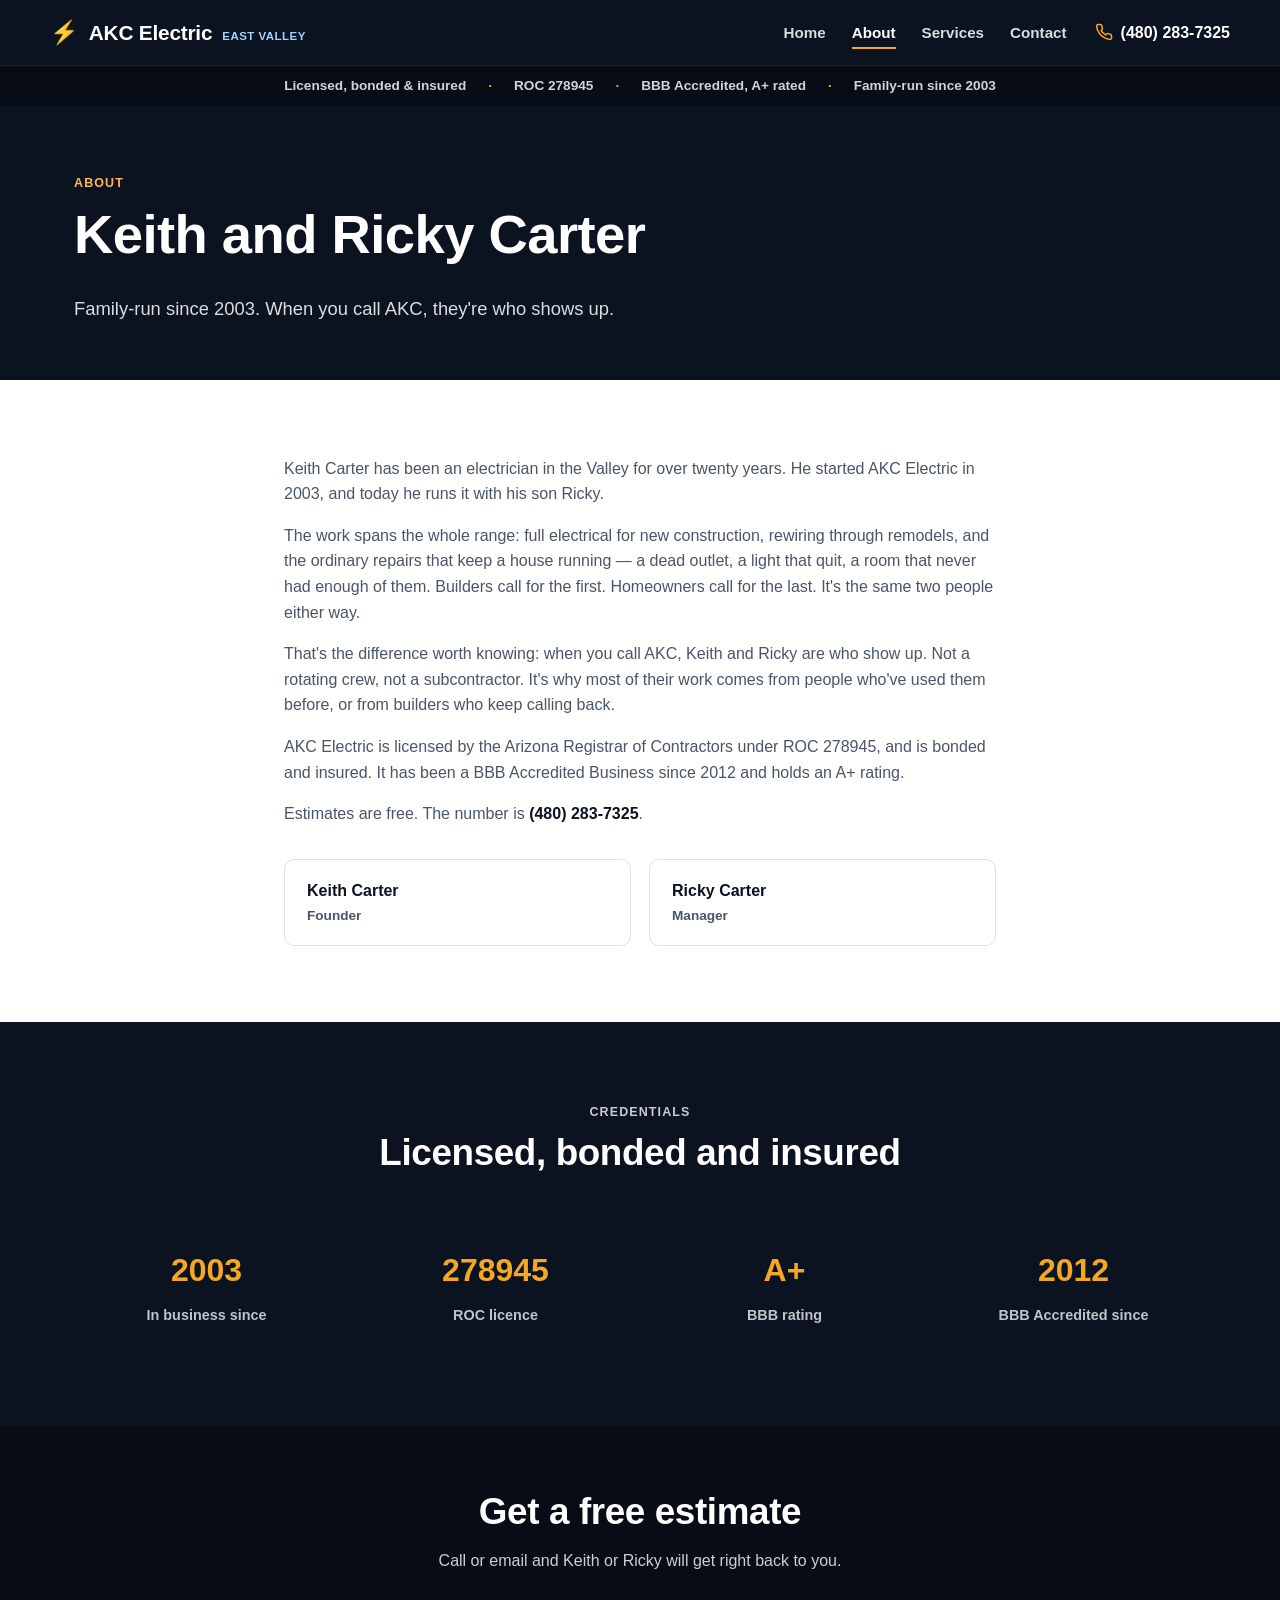
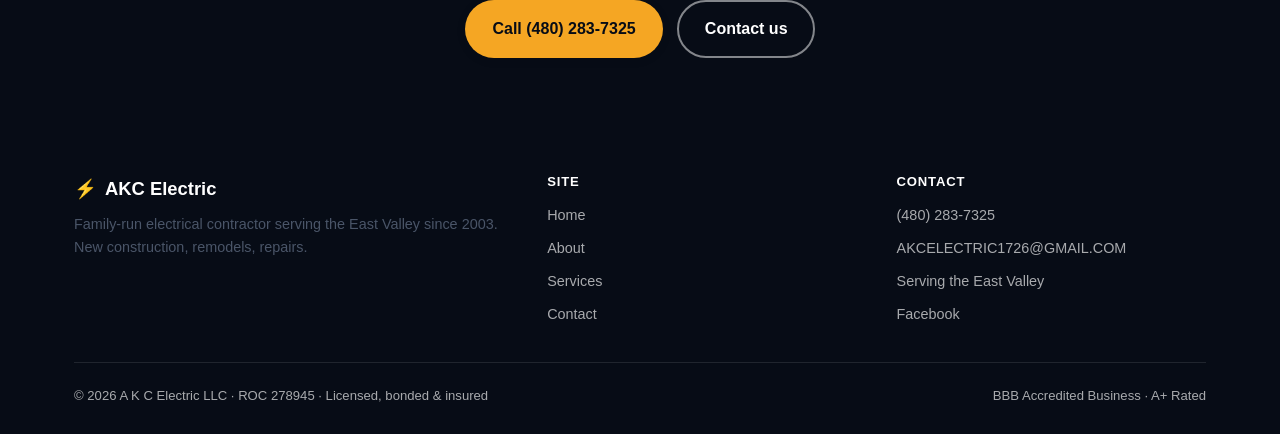
==== about.html @ 3e941f39 "Build AKC Electric marketing site Four-page static site (home, about, services, contact) built from " ====
<!DOCTYPE html>
<html lang="en">
<head>
<meta charset="UTF-8">
<meta name="viewport" content="width=device-width, initial-scale=1.0">
<title>About AKC Electric — Family-Run Since 2003 | Mesa, AZ</title>
<meta name="description" content="Keith Carter started AKC Electric in 2003. Today he runs it with his son Ricky — licensed, bonded and insured, ROC 278945, BBB Accredited and rated A+.">
<link rel="canonical" href="https://www.akcelectric.example/about.html">
<meta property="og:type" content="website">
<meta property="og:title" content="About AKC Electric">
<meta property="og:description" content="Family-run since 2003. Keith and Ricky Carter do the work themselves.">
<meta property="og:image" content="https://www.akcelectric.example/img/og-image-1200x630.jpg">
<link rel="icon" href="assets/favicon.svg" type="image/svg+xml">
<link rel="stylesheet" href="assets/css/style.css">
</head>
<body>
<a class="skip-link" href="#main">Skip to content</a>

<header class="site-header">
  <div class="container header-inner">
    <a href="index.html" class="brand"><span class="bolt">&#9889;</span>AKC Electric<span class="tag">East Valley</span></a>
    <nav class="nav" id="site-nav">
      <ul class="nav-links">
        <li><a href="index.html">Home</a></li>
        <li><a href="about.html" aria-current="page">About</a></li>
        <li><a href="services.html">Services</a></li>
        <li><a href="contact.html">Contact</a></li>
      </ul>
      <a class="header-call" href="tel:+14802837325">
        <svg width="18" height="18" viewBox="0 0 24 24" fill="none" stroke="currentColor" stroke-width="2" stroke-linecap="round" stroke-linejoin="round"><path d="M22 16.92v3a2 2 0 0 1-2.18 2 19.79 19.79 0 0 1-8.63-3.07 19.5 19.5 0 0 1-6-6 19.79 19.79 0 0 1-3.07-8.67A2 2 0 0 1 4.11 2h3a2 2 0 0 1 2 1.72c.127.96.361 1.903.7 2.81a2 2 0 0 1-.45 2.11L8.09 9.91a16 16 0 0 0 6 6l1.27-1.27a2 2 0 0 1 2.11-.45c.907.339 1.85.573 2.81.7A2 2 0 0 1 22 16.92z"/></svg>
        <span class="txt">(480) 283-7325</span>
      </a>
    </nav>
    <button class="nav-toggle" aria-label="Menu" aria-expanded="false" aria-controls="site-nav">
      <svg viewBox="0 0 24 24" fill="none" stroke="currentColor" stroke-width="2" stroke-linecap="round" stroke-linejoin="round"><line x1="3" y1="6" x2="21" y2="6"/><line x1="3" y1="12" x2="21" y2="12"/><line x1="3" y1="18" x2="21" y2="18"/></svg>
    </button>
  </div>
</header>

<div class="trust-strip">
  <div class="container">
    <span>Licensed, bonded &amp; insured</span><span class="sep">&middot;</span>
    <span>ROC 278945</span><span class="sep">&middot;</span>
    <span>BBB Accredited, A+ rated</span><span class="sep">&middot;</span>
    <span>Family-run since 2003</span>
  </div>
</div>

<main id="main">

  <section class="page-hero">
    <div class="container">
      <p class="eyebrow" style="color:#ffb84d">About</p>
      <h1>Keith and Ricky Carter</h1>
      <p class="lede">Family-run since 2003. When you call AKC, they're who shows up.</p>
    </div>
  </section>

  <section class="section section-alt">
    <div class="container" style="max-width:760px;">
      <p>Keith Carter has been an electrician in the Valley for over twenty years. He started AKC Electric in 2003, and today he runs it with his son Ricky.</p>
      <p>The work spans the whole range: full electrical for new construction, rewiring through remodels, and the ordinary repairs that keep a house running &mdash; a dead outlet, a light that quit, a room that never had enough of them. Builders call for the first. Homeowners call for the last. It's the same two people either way.</p>
      <p>That's the difference worth knowing: when you call AKC, Keith and Ricky are who show up. Not a rotating crew, not a subcontractor. It's why most of their work comes from people who've used them before, or from builders who keep calling back.</p>
      <p>AKC Electric is licensed by the Arizona Registrar of Contractors under ROC 278945, and is bonded and insured. It has been a BBB Accredited Business since 2012 and holds an A+ rating.</p>
      <p>Estimates are free. The number is <a href="tel:+14802837325" style="color:var(--navy-900); font-weight:700;">(480) 283-7325</a>.</p>

      <div class="people-strip">
        <div class="person">Keith Carter<span class="role">Founder</span></div>
        <div class="person">Ricky Carter<span class="role">Manager</span></div>
      </div>
    </div>
  </section>

  <section class="section section-navy">
    <div class="container">
      <div class="section-head">
        <p class="eyebrow">Credentials</p>
        <h2>Licensed, bonded and insured</h2>
      </div>
      <div class="credentials-grid">
        <div class="cred-item"><span class="num">2003</span><span class="label">In business since</span></div>
        <div class="cred-item"><span class="num">278945</span><span class="label">ROC licence</span></div>
        <div class="cred-item"><span class="num">A+</span><span class="label">BBB rating</span></div>
        <div class="cred-item"><span class="num">2012</span><span class="label">BBB Accredited since</span></div>
      </div>
    </div>
  </section>

  <section class="cta-band">
    <div class="container">
      <h2>Get a free estimate</h2>
      <p>Call or email and Keith or Ricky will get right back to you.</p>
      <div class="btns">
        <a class="btn btn-amber" href="tel:+14802837325">Call (480) 283-7325</a>
        <a class="btn btn-outline" href="contact.html">Contact us</a>
      </div>
    </div>
  </section>

</main>

<footer class="site-footer">
  <div class="container">
    <div class="footer-grid">
      <div class="footer-col">
        <div class="footer-brand"><span class="bolt">&#9889;</span>AKC Electric</div>
        <p>Family-run electrical contractor serving the East Valley since 2003. New construction, remodels, repairs.</p>
      </div>
      <div class="footer-col">
        <h4>Site</h4>
        <ul>
          <li><a href="index.html">Home</a></li>
          <li><a href="about.html">About</a></li>
          <li><a href="services.html">Services</a></li>
          <li><a href="contact.html">Contact</a></li>
        </ul>
      </div>
      <div class="footer-col">
        <h4>Contact</h4>
        <ul>
          <li><a href="tel:+14802837325">(480) 283-7325</a></li>
          <li><a href="mailto:AKCELECTRIC1726@GMAIL.COM">AKCELECTRIC1726@GMAIL.COM</a></li>
          <li>Serving the East Valley</li>
          <li><a href="https://www.facebook.com/profile.php?id=100054225020717" target="_blank" rel="noopener">Facebook</a></li>
        </ul>
      </div>
    </div>
    <div class="footer-bottom">
      <span>&copy; <span class="year"></span> A K C Electric LLC &middot; ROC 278945 &middot; Licensed, bonded &amp; insured</span>
      <span>BBB Accredited Business &middot; A+ Rated</span>
    </div>
  </div>
</footer>

<script src="assets/js/main.js"></script>
</body>
</html>
---- assets/css/style.css ----
/* AKC Electric — site stylesheet */

:root {
  --navy-950: #070c16;
  --navy-900: #0b1220;
  --navy-800: #121b30;
  --navy-700: #1b2a48;
  --navy-600: #2a3d63;
  --blue-glow: #9fd3ff;
  --amber-500: #f5a623;
  --amber-400: #ffb84d;
  --amber-600: #d98a10;
  --off-white: #f7f5f0;
  --white: #ffffff;
  --ink: #182231;
  --ink-soft: #4a5568;
  --line: #e4e1d8;
  --radius: 10px;
  --shadow: 0 10px 30px rgba(7, 12, 22, 0.18);
  --shadow-sm: 0 2px 10px rgba(7, 12, 22, 0.1);
  --max: 1180px;
  --font: -apple-system, BlinkMacSystemFont, "Segoe UI", Roboto, Helvetica, Arial, sans-serif;
}

* { box-sizing: border-box; }
html { scroll-behavior: smooth; }

body {
  margin: 0;
  font-family: var(--font);
  color: var(--ink);
  background: var(--off-white);
  line-height: 1.6;
  -webkit-font-smoothing: antialiased;
}

img { max-width: 100%; display: block; }

a { color: inherit; text-decoration: none; }

.container {
  max-width: var(--max);
  margin: 0 auto;
  padding: 0 24px;
}

h1, h2, h3, h4 {
  font-family: var(--font);
  line-height: 1.2;
  margin: 0 0 0.5em;
  color: var(--navy-900);
  font-weight: 800;
  letter-spacing: -0.01em;
}

h1 { font-size: clamp(2.1rem, 5vw, 3.4rem); }
h2 { font-size: clamp(1.6rem, 3.2vw, 2.3rem); }
h3 { font-size: 1.25rem; }

p { margin: 0 0 1em; color: var(--ink-soft); }
p:last-child { margin-bottom: 0; }

.eyebrow {
  display: inline-block;
  font-size: 0.78rem;
  font-weight: 700;
  letter-spacing: 0.09em;
  text-transform: uppercase;
  color: var(--amber-600);
  margin-bottom: 0.6em;
}

.lede {
  font-size: 1.15rem;
  color: var(--ink-soft);
}

/* Buttons */
.btn {
  display: inline-flex;
  align-items: center;
  gap: 0.5em;
  padding: 0.9em 1.6em;
  border-radius: 999px;
  font-weight: 700;
  font-size: 1rem;
  border: 2px solid transparent;
  cursor: pointer;
  transition: transform 0.15s ease, box-shadow 0.15s ease, background 0.15s ease, color 0.15s ease;
}
.btn:hover { transform: translateY(-1px); }

.btn-amber {
  background: var(--amber-500);
  color: var(--navy-950);
  box-shadow: var(--shadow-sm);
}
.btn-amber:hover { background: var(--amber-400); box-shadow: var(--shadow); }

.btn-outline {
  background: transparent;
  border-color: rgba(255, 255, 255, 0.5);
  color: var(--white);
}
.btn-outline:hover { border-color: var(--white); background: rgba(255, 255, 255, 0.08); }

.btn-outline-dark {
  background: transparent;
  border-color: var(--navy-700);
  color: var(--navy-900);
}
.btn-outline-dark:hover { background: var(--navy-900); color: var(--white); }

/* Header */
.site-header {
  position: sticky;
  top: 0;
  z-index: 50;
  background: var(--navy-900);
  border-bottom: 1px solid rgba(255, 255, 255, 0.08);
}

.header-inner {
  display: flex;
  align-items: center;
  justify-content: space-between;
  padding: 14px 0;
  gap: 20px;
}

.brand {
  display: flex;
  align-items: baseline;
  gap: 10px;
  color: var(--white);
  font-weight: 800;
  font-size: 1.3rem;
  letter-spacing: -0.01em;
  white-space: nowrap;
}
.brand .bolt { color: var(--amber-500); font-size: 1.1em; }
.brand .tag {
  display: none;
  font-size: 0.72rem;
  font-weight: 600;
  color: var(--blue-glow);
  letter-spacing: 0.04em;
  text-transform: uppercase;
}

.nav {
  display: flex;
  align-items: center;
  gap: 28px;
}

.nav-links {
  display: flex;
  gap: 26px;
  list-style: none;
  margin: 0;
  padding: 0;
}
.nav-links a {
  color: rgba(255, 255, 255, 0.85);
  font-weight: 600;
  font-size: 0.95rem;
  padding: 6px 0;
  border-bottom: 2px solid transparent;
  transition: border-color 0.15s ease, color 0.15s ease;
}
.nav-links a:hover,
.nav-links a[aria-current="page"] {
  color: var(--white);
  border-bottom-color: var(--amber-500);
}

.header-call {
  display: flex;
  align-items: center;
  gap: 8px;
  color: var(--white);
  font-weight: 700;
  white-space: nowrap;
}
.header-call svg { flex-shrink: 0; color: var(--amber-500); }

.nav-toggle {
  display: none;
  background: none;
  border: none;
  color: var(--white);
  padding: 8px;
  cursor: pointer;
}
.nav-toggle svg { width: 26px; height: 26px; }

/* Trust strip */
.trust-strip {
  background: var(--navy-950);
  color: rgba(255, 255, 255, 0.82);
  font-size: 0.85rem;
  font-weight: 600;
}
.trust-strip .container {
  display: flex;
  flex-wrap: wrap;
  gap: 8px 22px;
  padding: 9px 24px;
  justify-content: center;
}
.trust-strip .sep { color: var(--amber-500); }

/* Hero */
.hero {
  position: relative;
  background: var(--navy-950);
  color: var(--white);
  overflow: hidden;
}
.hero-media {
  position: absolute;
  inset: 0;
  z-index: 0;
}
.hero-media img {
  width: 100%;
  height: 100%;
  object-fit: cover;
  object-position: center;
}
.hero-media::after {
  content: "";
  position: absolute;
  inset: 0;
  background: linear-gradient(90deg, rgba(5, 9, 18, 0.55) 0%, rgba(5, 9, 18, 0.15) 45%, rgba(5, 9, 18, 0) 65%);
}
.hero-inner {
  position: relative;
  z-index: 1;
  padding: 96px 24px 110px;
  max-width: var(--max);
  margin: 0 auto;
}
.hero-content { max-width: 620px; }
.hero h1 { color: var(--white); margin-bottom: 0.4em; }
.hero .lede {
  color: rgba(255, 255, 255, 0.92);
  font-size: 1.2rem;
  max-width: 480px;
}
.hero-cta {
  margin-top: 2em;
  display: flex;
  flex-wrap: wrap;
  gap: 14px;
  align-items: center;
}
.hero-badges {
  margin-top: 2.2em;
  display: flex;
  flex-wrap: wrap;
  gap: 10px 24px;
  font-size: 0.88rem;
  font-weight: 600;
  color: rgba(255, 255, 255, 0.85);
}
.hero-badges span { display: flex; align-items: center; gap: 8px; }
.hero-badges svg { color: var(--amber-500); flex-shrink: 0; }

/* Page hero (interior pages, no photo) */
.page-hero {
  background: var(--navy-900);
  color: var(--white);
  padding: 64px 24px 56px;
  text-align: left;
}
.page-hero h1 { color: var(--white); }
.page-hero .lede { color: rgba(255, 255, 255, 0.85); max-width: 620px; }

/* Sections */
.section { padding: 76px 0; }
.section-alt { background: var(--white); }
.section-navy { background: var(--navy-900); color: var(--white); }
.section-navy h2, .section-navy h3 { color: var(--white); }
.section-navy p { color: rgba(255, 255, 255, 0.78); }
.section-head {
  max-width: 640px;
  margin: 0 auto 3em;
  text-align: center;
}
.section-head.left { margin-left: 0; text-align: left; }

/* Intro / promise block */
.intro-grid {
  display: grid;
  grid-template-columns: 1.1fr 0.9fr;
  gap: 56px;
  align-items: start;
}
.promise-card {
  background: var(--white);
  border: 1px solid var(--line);
  border-radius: var(--radius);
  padding: 32px;
  box-shadow: var(--shadow-sm);
}
.promise-card h3 { margin-bottom: 0.7em; }
.promise-list { list-style: none; margin: 0; padding: 0; display: grid; gap: 14px; }
.promise-list li {
  display: flex;
  gap: 12px;
  align-items: flex-start;
  font-weight: 600;
  color: var(--navy-900);
  font-size: 0.98rem;
}
.promise-list svg { color: var(--amber-500); flex-shrink: 0; margin-top: 2px; }

/* Services grid */
.services-grid {
  display: grid;
  grid-template-columns: repeat(3, 1fr);
  gap: 28px;
}
.service-card {
  background: var(--white);
  border-radius: var(--radius);
  overflow: hidden;
  box-shadow: var(--shadow-sm);
  border: 1px solid var(--line);
}
.service-card figure { margin: 0; }
.service-card img { aspect-ratio: 1600 / 776; object-fit: cover; }
.service-card figcaption {
  padding: 18px 20px 22px;
}
.service-card figcaption .name {
  display: block;
  font-weight: 800;
  color: var(--navy-900);
  font-size: 1.05rem;
  margin-bottom: 4px;
}
.service-card figcaption .desc { color: var(--ink-soft); font-size: 0.92rem; }

.services-more {
  margin-top: 40px;
  background: var(--white);
  border: 1px solid var(--line);
  border-radius: var(--radius);
  padding: 30px 34px;
}
.services-more h3 { margin-bottom: 1em; }
.services-more ul {
  list-style: none;
  margin: 0;
  padding: 0;
  display: grid;
  grid-template-columns: repeat(3, 1fr);
  gap: 14px;
}
.services-more li {
  display: flex;
  align-items: center;
  gap: 10px;
  font-weight: 600;
  color: var(--navy-900);
}
.services-more svg { color: var(--amber-500); flex-shrink: 0; }

/* Trust / credentials band */
.credentials-grid {
  display: grid;
  grid-template-columns: repeat(4, 1fr);
  gap: 24px;
}
.cred-item {
  text-align: center;
  padding: 22px 16px;
}
.cred-item .num {
  font-size: 2rem;
  font-weight: 800;
  color: var(--amber-500);
  display: block;
  margin-bottom: 6px;
}
.cred-item .label {
  font-size: 0.9rem;
  font-weight: 600;
  color: rgba(255, 255, 255, 0.75);
}

/* Reviews / links out */
.reviews-grid {
  display: grid;
  grid-template-columns: repeat(3, 1fr);
  gap: 20px;
}
.review-link {
  display: flex;
  align-items: center;
  justify-content: space-between;
  gap: 12px;
  background: var(--white);
  border: 1px solid var(--line);
  border-radius: var(--radius);
  padding: 22px 24px;
  font-weight: 700;
  color: var(--navy-900);
  transition: box-shadow 0.15s ease, transform 0.15s ease;
}
.review-link:hover { box-shadow: var(--shadow); transform: translateY(-2px); }
.review-link .platform { font-size: 1.02rem; }
.review-link .rating { color: var(--amber-600); font-size: 0.88rem; font-weight: 700; display: block; margin-top: 2px; }
.review-link svg { color: var(--ink-soft); flex-shrink: 0; }

/* About page */
.people-strip {
  display: flex;
  gap: 18px;
  flex-wrap: wrap;
  margin-top: 2em;
}
.people-strip .person {
  background: var(--white);
  border: 1px solid var(--line);
  border-radius: var(--radius);
  padding: 18px 22px;
  font-weight: 700;
  color: var(--navy-900);
  flex: 1;
  min-width: 220px;
}
.people-strip .person .role {
  display: block;
  font-weight: 600;
  color: var(--ink-soft);
  font-size: 0.85rem;
  margin-top: 2px;
}

/* CTA band */
.cta-band {
  background: var(--navy-950);
  color: var(--white);
  padding: 64px 24px;
  text-align: center;
}
.cta-band h2 { color: var(--white); margin-bottom: 0.4em; }
.cta-band p { color: rgba(255, 255, 255, 0.8); max-width: 520px; margin: 0 auto 1.6em; }
.cta-band .btns { display: flex; gap: 14px; justify-content: center; flex-wrap: wrap; }

/* Contact page */
.contact-grid {
  display: grid;
  grid-template-columns: 1fr 1fr;
  gap: 48px;
}
.contact-card {
  background: var(--white);
  border: 1px solid var(--line);
  border-radius: var(--radius);
  padding: 34px;
  box-shadow: var(--shadow-sm);
}
.contact-row {
  display: flex;
  align-items: flex-start;
  gap: 14px;
  padding: 16px 0;
  border-bottom: 1px solid var(--line);
}
.contact-row:last-child { border-bottom: none; }
.contact-row svg { color: var(--amber-500); flex-shrink: 0; margin-top: 3px; }
.contact-row .label { font-size: 0.8rem; font-weight: 700; text-transform: uppercase; letter-spacing: 0.05em; color: var(--ink-soft); margin-bottom: 2px; }
.contact-row .value { font-weight: 700; color: var(--navy-900); font-size: 1.05rem; }
.contact-row .value a:hover { color: var(--amber-600); }

.area-note {
  background: var(--navy-900);
  color: var(--white);
  border-radius: var(--radius);
  padding: 30px 34px;
}
.area-note h3 { color: var(--white); }
.area-note p { color: rgba(255, 255, 255, 0.78); }

/* Footer */
.site-footer {
  background: var(--navy-950);
  color: rgba(255, 255, 255, 0.65);
  padding: 52px 0 28px;
  font-size: 0.9rem;
}
.footer-grid {
  display: grid;
  grid-template-columns: 1.4fr 1fr 1fr;
  gap: 40px;
  padding-bottom: 36px;
  border-bottom: 1px solid rgba(255, 255, 255, 0.1);
}
.footer-brand { color: var(--white); font-weight: 800; font-size: 1.15rem; margin-bottom: 10px; display: flex; align-items: baseline; gap: 8px; }
.footer-brand .bolt { color: var(--amber-500); }
.footer-col h4 {
  color: var(--white);
  font-size: 0.82rem;
  text-transform: uppercase;
  letter-spacing: 0.06em;
  margin-bottom: 14px;
}
.footer-col ul { list-style: none; margin: 0; padding: 0; display: grid; gap: 10px; }
.footer-col a:hover { color: var(--white); }
.footer-bottom {
  display: flex;
  flex-wrap: wrap;
  justify-content: space-between;
  gap: 10px;
  padding-top: 22px;
  font-size: 0.82rem;
}

/* Skip link */
.skip-link {
  position: absolute;
  left: -999px;
  top: 0;
  background: var(--amber-500);
  color: var(--navy-950);
  padding: 10px 16px;
  z-index: 100;
  font-weight: 700;
  border-radius: 0 0 6px 0;
}
.skip-link:focus { left: 0; }

/* Responsive */
@media (min-width: 780px) {
  .brand .tag { display: block; }
}

@media (max-width: 900px) {
  .nav { display: none; }
  .nav-toggle { display: inline-flex; }
  .header-call span.txt { display: none; }

  body.nav-open .nav {
    display: flex;
    position: absolute;
    top: 100%;
    left: 0;
    right: 0;
    background: var(--navy-900);
    flex-direction: column;
    align-items: stretch;
    padding: 10px 24px 24px;
    border-top: 1px solid rgba(255, 255, 255, 0.08);
    gap: 16px;
  }
  body.nav-open .nav-links { flex-direction: column; gap: 4px; }
  body.nav-open .nav-links a { display: block; padding: 12px 0; }
  body.nav-open .header-call { display: flex; padding-top: 14px; border-top: 1px solid rgba(255, 255, 255, 0.1); }
  body.nav-open .header-call span.txt { display: inline; }

  .intro-grid { grid-template-columns: 1fr; gap: 32px; }
  .services-grid { grid-template-columns: 1fr; }
  .services-more ul { grid-template-columns: 1fr; }
  .credentials-grid { grid-template-columns: repeat(2, 1fr); }
  .reviews-grid { grid-template-columns: 1fr; }
  .contact-grid { grid-template-columns: 1fr; }
  .footer-grid { grid-template-columns: 1fr; gap: 28px; }
  .hero-inner { padding: 64px 20px 80px; }
}

@media (max-width: 480px) {
  .credentials-grid { grid-template-columns: 1fr 1fr; }
  .section { padding: 56px 0; }
}
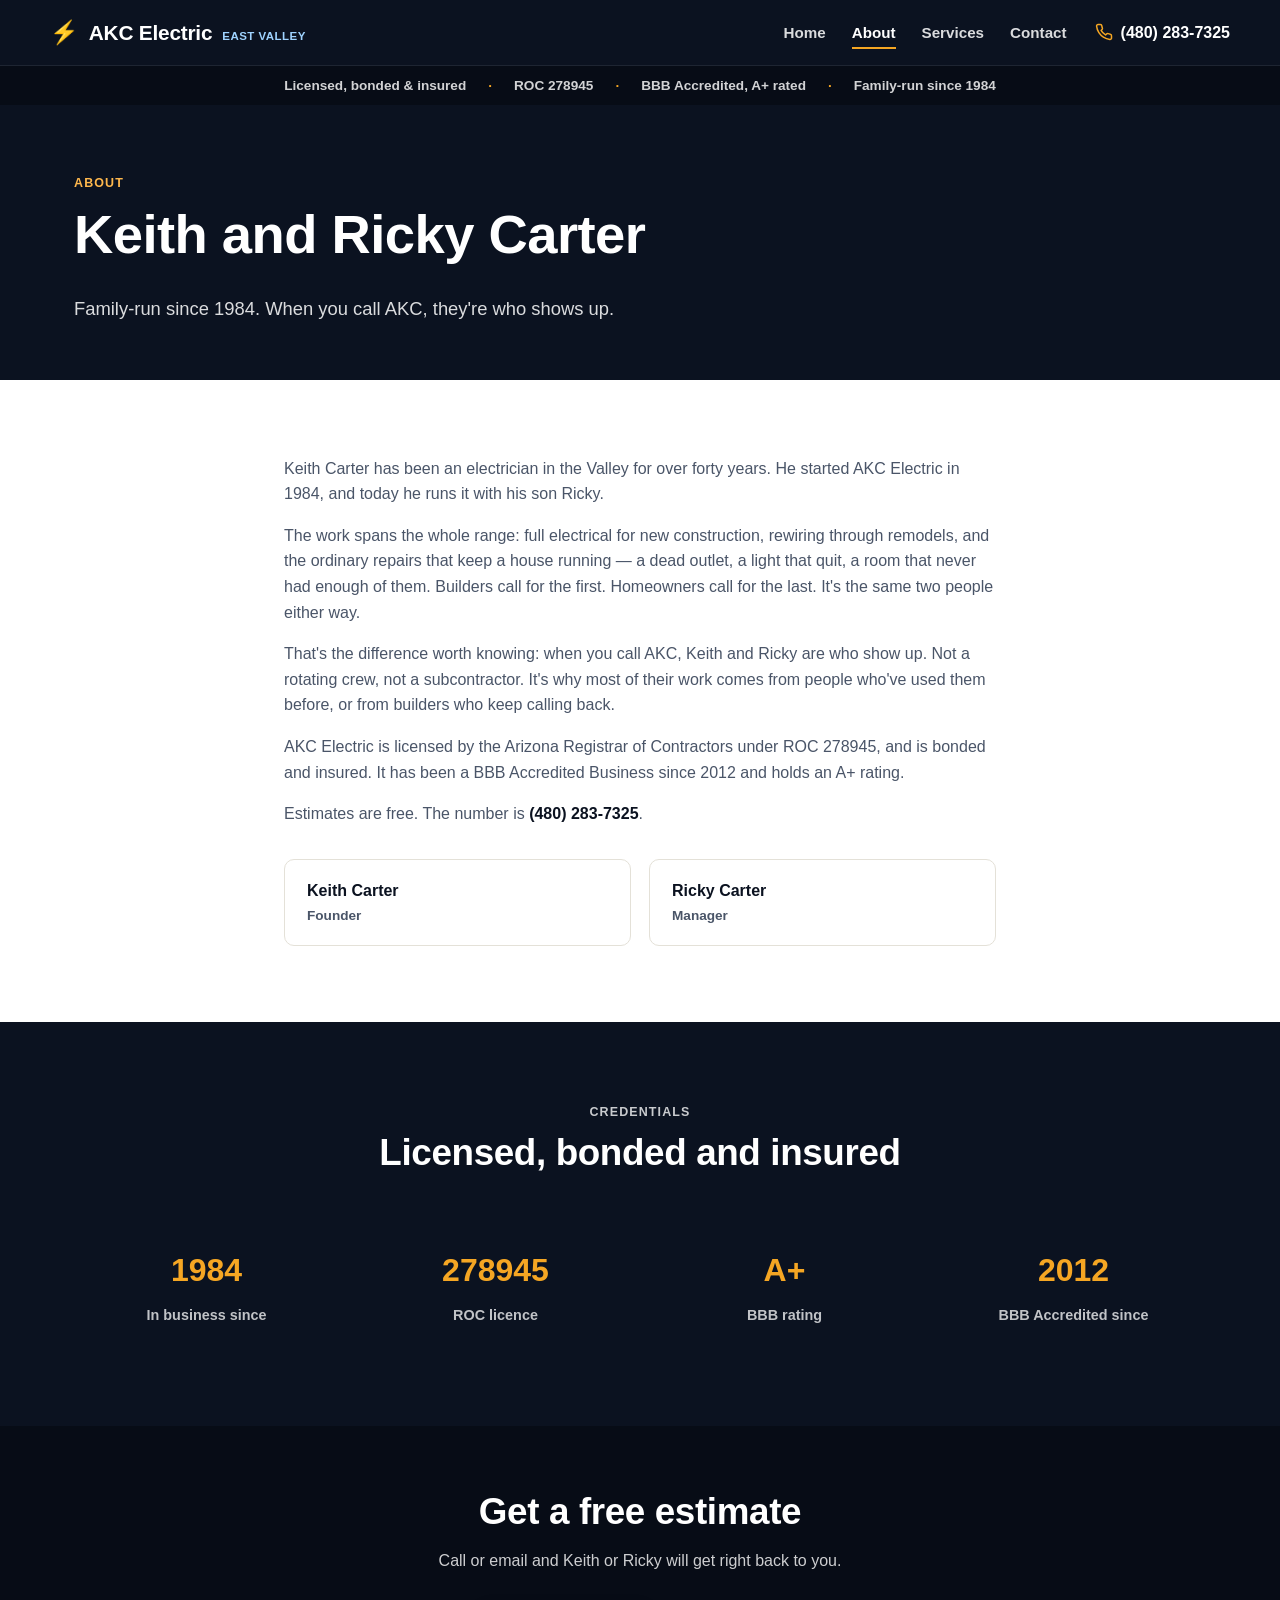
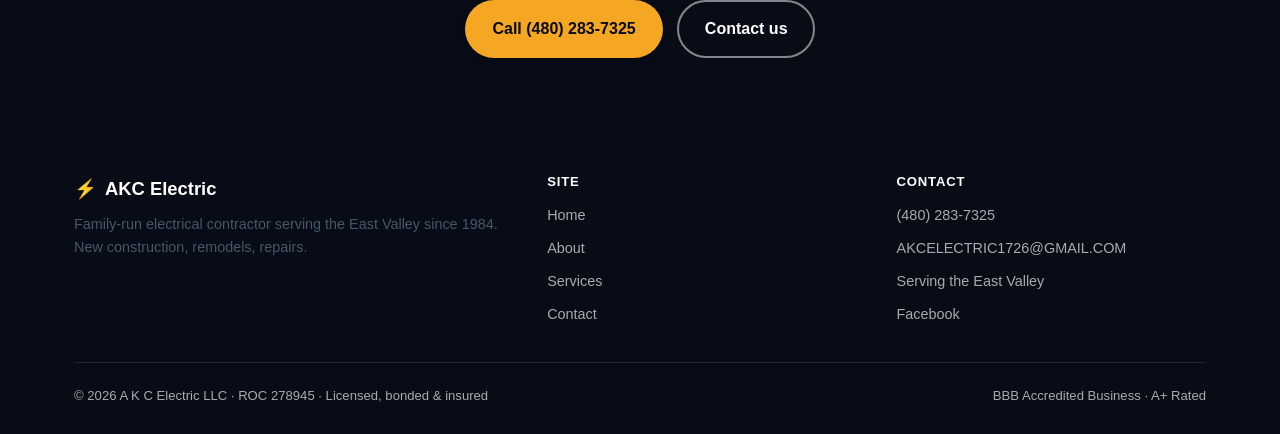
==== commit 9673ff02: "Update founding year, trim hero/intro credential copy, swap service photos Owner corrected the found" ====
--- a/about.html
+++ b/about.html
@@ -3,13 +3,13 @@
 <head>
 <meta charset="UTF-8">
 <meta name="viewport" content="width=device-width, initial-scale=1.0">
-<title>About AKC Electric — Family-Run Since 2003 | Mesa, AZ</title>
-<meta name="description" content="Keith Carter started AKC Electric in 2003. Today he runs it with his son Ricky — licensed, bonded and insured, ROC 278945, BBB Accredited and rated A+.">
-<link rel="canonical" href="https://www.akcelectric.example/about.html">
+<title>About AKC Electric — Family-Run Since 1984 | Mesa, AZ</title>
+<meta name="description" content="Keith Carter started AKC Electric in 1984. Today he runs it with his son Ricky — licensed, bonded and insured, ROC 278945, BBB Accredited and rated A+.">
+<link rel="canonical" href="https://lancewagner123.github.io/akc-electric-llc/about.html">
 <meta property="og:type" content="website">
 <meta property="og:title" content="About AKC Electric">
-<meta property="og:description" content="Family-run since 2003. Keith and Ricky Carter do the work themselves.">
-<meta property="og:image" content="https://www.akcelectric.example/img/og-image-1200x630.jpg">
+<meta property="og:description" content="Family-run since 1984. Keith and Ricky Carter do the work themselves.">
+<meta property="og:image" content="https://lancewagner123.github.io/akc-electric-llc/img/og-image-1200x630.jpg">
 <link rel="icon" href="assets/favicon.svg" type="image/svg+xml">
 <link rel="stylesheet" href="assets/css/style.css">
 </head>
@@ -42,7 +42,7 @@
     <span>Licensed, bonded &amp; insured</span><span class="sep">&middot;</span>
     <span>ROC 278945</span><span class="sep">&middot;</span>
     <span>BBB Accredited, A+ rated</span><span class="sep">&middot;</span>
-    <span>Family-run since 2003</span>
+    <span>Family-run since 1984</span>
   </div>
 </div>
 
@@ -52,13 +52,13 @@
     <div class="container">
       <p class="eyebrow" style="color:#ffb84d">About</p>
       <h1>Keith and Ricky Carter</h1>
-      <p class="lede">Family-run since 2003. When you call AKC, they're who shows up.</p>
+      <p class="lede">Family-run since 1984. When you call AKC, they're who shows up.</p>
     </div>
   </section>
 
   <section class="section section-alt">
     <div class="container" style="max-width:760px;">
-      <p>Keith Carter has been an electrician in the Valley for over twenty years. He started AKC Electric in 2003, and today he runs it with his son Ricky.</p>
+      <p>Keith Carter has been an electrician in the Valley for over forty years. He started AKC Electric in 1984, and today he runs it with his son Ricky.</p>
       <p>The work spans the whole range: full electrical for new construction, rewiring through remodels, and the ordinary repairs that keep a house running &mdash; a dead outlet, a light that quit, a room that never had enough of them. Builders call for the first. Homeowners call for the last. It's the same two people either way.</p>
       <p>That's the difference worth knowing: when you call AKC, Keith and Ricky are who show up. Not a rotating crew, not a subcontractor. It's why most of their work comes from people who've used them before, or from builders who keep calling back.</p>
       <p>AKC Electric is licensed by the Arizona Registrar of Contractors under ROC 278945, and is bonded and insured. It has been a BBB Accredited Business since 2012 and holds an A+ rating.</p>
@@ -78,7 +78,7 @@
         <h2>Licensed, bonded and insured</h2>
       </div>
       <div class="credentials-grid">
-        <div class="cred-item"><span class="num">2003</span><span class="label">In business since</span></div>
+        <div class="cred-item"><span class="num">1984</span><span class="label">In business since</span></div>
         <div class="cred-item"><span class="num">278945</span><span class="label">ROC licence</span></div>
         <div class="cred-item"><span class="num">A+</span><span class="label">BBB rating</span></div>
         <div class="cred-item"><span class="num">2012</span><span class="label">BBB Accredited since</span></div>
@@ -104,7 +104,7 @@
     <div class="footer-grid">
       <div class="footer-col">
         <div class="footer-brand"><span class="bolt">&#9889;</span>AKC Electric</div>
-        <p>Family-run electrical contractor serving the East Valley since 2003. New construction, remodels, repairs.</p>
+        <p>Family-run electrical contractor serving the East Valley since 1984. New construction, remodels, repairs.</p>
       </div>
       <div class="footer-col">
         <h4>Site</h4>
--- a/assets/css/style.css
+++ b/assets/css/style.css
@@ -34,7 +34,10 @@
   -webkit-font-smoothing: antialiased;
 }
 
-img { max-width: 100%; display: block; }
+/* height: auto pairs with max-width: 100% so scaled-down images keep their
+   ratio — without it, the HTML height attribute wins as a literal pixel
+   value once width is constrained, producing a tall, mostly-cropped box. */
+img { max-width: 100%; height: auto; display: block; }
 
 a { color: inherit; text-decoration: none; }
 
@@ -242,6 +245,24 @@
   max-width: var(--max);
   margin: 0 auto;
 }
+
+/* Desktop: set the hero's height from the photo's own aspect ratio (1700x924,
+   i.e. 54.35% of the width) instead of letting the overlaid text's padding
+   dictate a much taller box that forces object-fit: cover to crop the image
+   down to a thin vertical slice. Capped so very wide monitors don't get an
+   oversized banner; height (not aspect-ratio) is used deliberately so the
+   hero keeps stretching to fill the full width rather than being shrunk to
+   preserve an exact ratio. */
+@media (min-width: 901px) {
+  .hero {
+    height: min(54.35vw, 700px);
+    display: flex;
+    align-items: center;
+  }
+  .hero-inner {
+    padding: 24px;
+  }
+}
 .hero-content { max-width: 620px; }
 .hero h1 { color: var(--white); margin-bottom: 0.4em; }
 .hero .lede {
@@ -331,7 +352,7 @@
   border: 1px solid var(--line);
 }
 .service-card figure { margin: 0; }
-.service-card img { aspect-ratio: 1600 / 776; object-fit: cover; }
+.service-card img { aspect-ratio: 2 / 3; object-fit: cover; }
 .service-card figcaption {
   padding: 18px 20px 22px;
 }
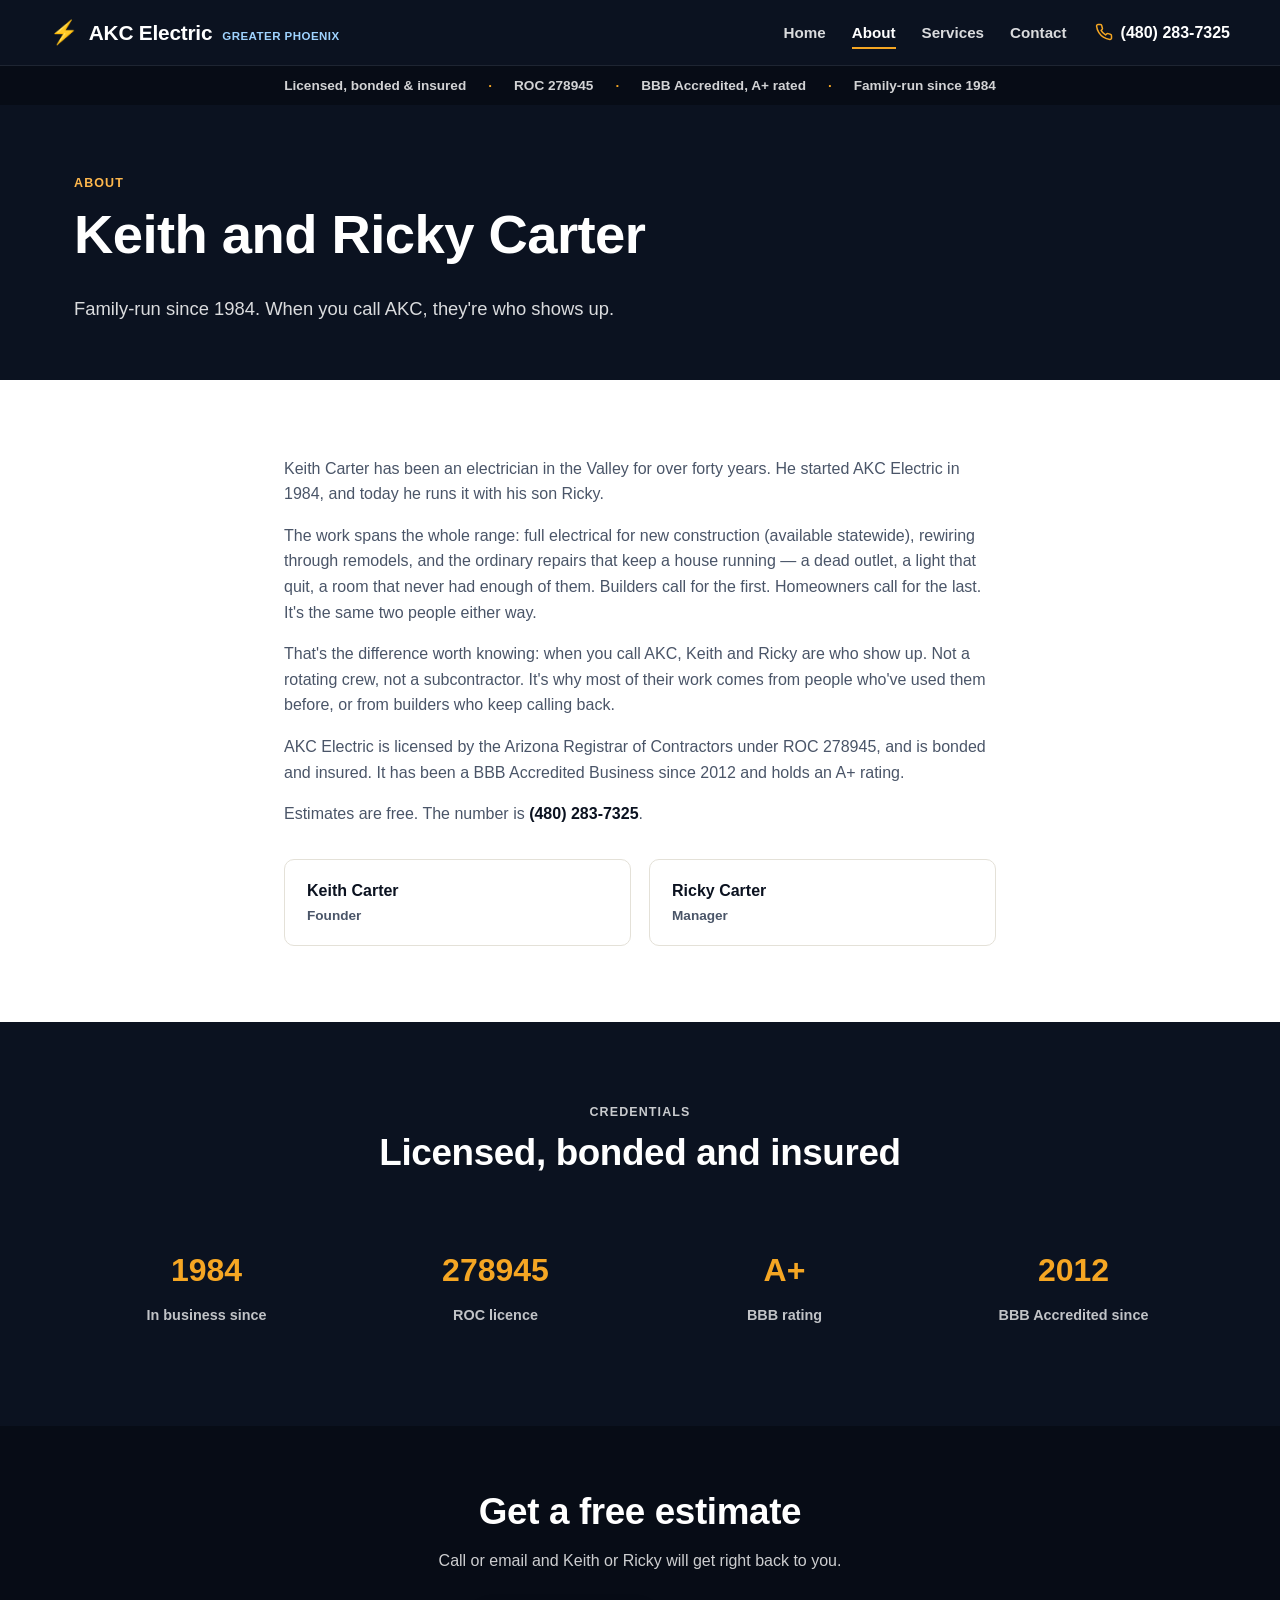
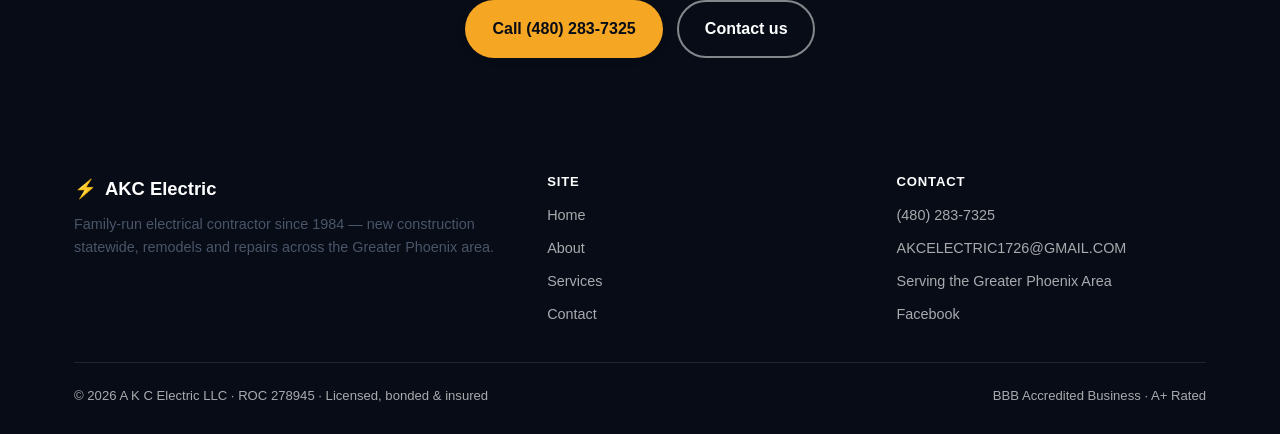
==== commit 7720ad00: "Update service coverage: Greater Phoenix area, new construction statewide Removes the "Also on the c" ====
--- a/about.html
+++ b/about.html
@@ -18,7 +18,7 @@
 
 <header class="site-header">
   <div class="container header-inner">
-    <a href="index.html" class="brand"><span class="bolt">&#9889;</span>AKC Electric<span class="tag">East Valley</span></a>
+    <a href="index.html" class="brand"><span class="bolt">&#9889;</span>AKC Electric<span class="tag">Greater Phoenix</span></a>
     <nav class="nav" id="site-nav">
       <ul class="nav-links">
         <li><a href="index.html">Home</a></li>
@@ -59,7 +59,7 @@
   <section class="section section-alt">
     <div class="container" style="max-width:760px;">
       <p>Keith Carter has been an electrician in the Valley for over forty years. He started AKC Electric in 1984, and today he runs it with his son Ricky.</p>
-      <p>The work spans the whole range: full electrical for new construction, rewiring through remodels, and the ordinary repairs that keep a house running &mdash; a dead outlet, a light that quit, a room that never had enough of them. Builders call for the first. Homeowners call for the last. It's the same two people either way.</p>
+      <p>The work spans the whole range: full electrical for new construction (available statewide), rewiring through remodels, and the ordinary repairs that keep a house running &mdash; a dead outlet, a light that quit, a room that never had enough of them. Builders call for the first. Homeowners call for the last. It's the same two people either way.</p>
       <p>That's the difference worth knowing: when you call AKC, Keith and Ricky are who show up. Not a rotating crew, not a subcontractor. It's why most of their work comes from people who've used them before, or from builders who keep calling back.</p>
       <p>AKC Electric is licensed by the Arizona Registrar of Contractors under ROC 278945, and is bonded and insured. It has been a BBB Accredited Business since 2012 and holds an A+ rating.</p>
       <p>Estimates are free. The number is <a href="tel:+14802837325" style="color:var(--navy-900); font-weight:700;">(480) 283-7325</a>.</p>
@@ -104,7 +104,7 @@
     <div class="footer-grid">
       <div class="footer-col">
         <div class="footer-brand"><span class="bolt">&#9889;</span>AKC Electric</div>
-        <p>Family-run electrical contractor serving the East Valley since 1984. New construction, remodels, repairs.</p>
+        <p>Family-run electrical contractor since 1984 &mdash; new construction statewide, remodels and repairs across the Greater Phoenix area.</p>
       </div>
       <div class="footer-col">
         <h4>Site</h4>
@@ -120,7 +120,7 @@
         <ul>
           <li><a href="tel:+14802837325">(480) 283-7325</a></li>
           <li><a href="mailto:AKCELECTRIC1726@GMAIL.COM">AKCELECTRIC1726@GMAIL.COM</a></li>
-          <li>Serving the East Valley</li>
+          <li>Serving the Greater Phoenix Area</li>
           <li><a href="https://www.facebook.com/profile.php?id=100054225020717" target="_blank" rel="noopener">Facebook</a></li>
         </ul>
       </div>
--- a/assets/css/style.css
+++ b/assets/css/style.css
@@ -277,18 +277,6 @@
   gap: 14px;
   align-items: center;
 }
-.hero-badges {
-  margin-top: 2.2em;
-  display: flex;
-  flex-wrap: wrap;
-  gap: 10px 24px;
-  font-size: 0.88rem;
-  font-weight: 600;
-  color: rgba(255, 255, 255, 0.85);
-}
-.hero-badges span { display: flex; align-items: center; gap: 8px; }
-.hero-badges svg { color: var(--amber-500); flex-shrink: 0; }
-
 /* Page hero (interior pages, no photo) */
 .page-hero {
   background: var(--navy-900);
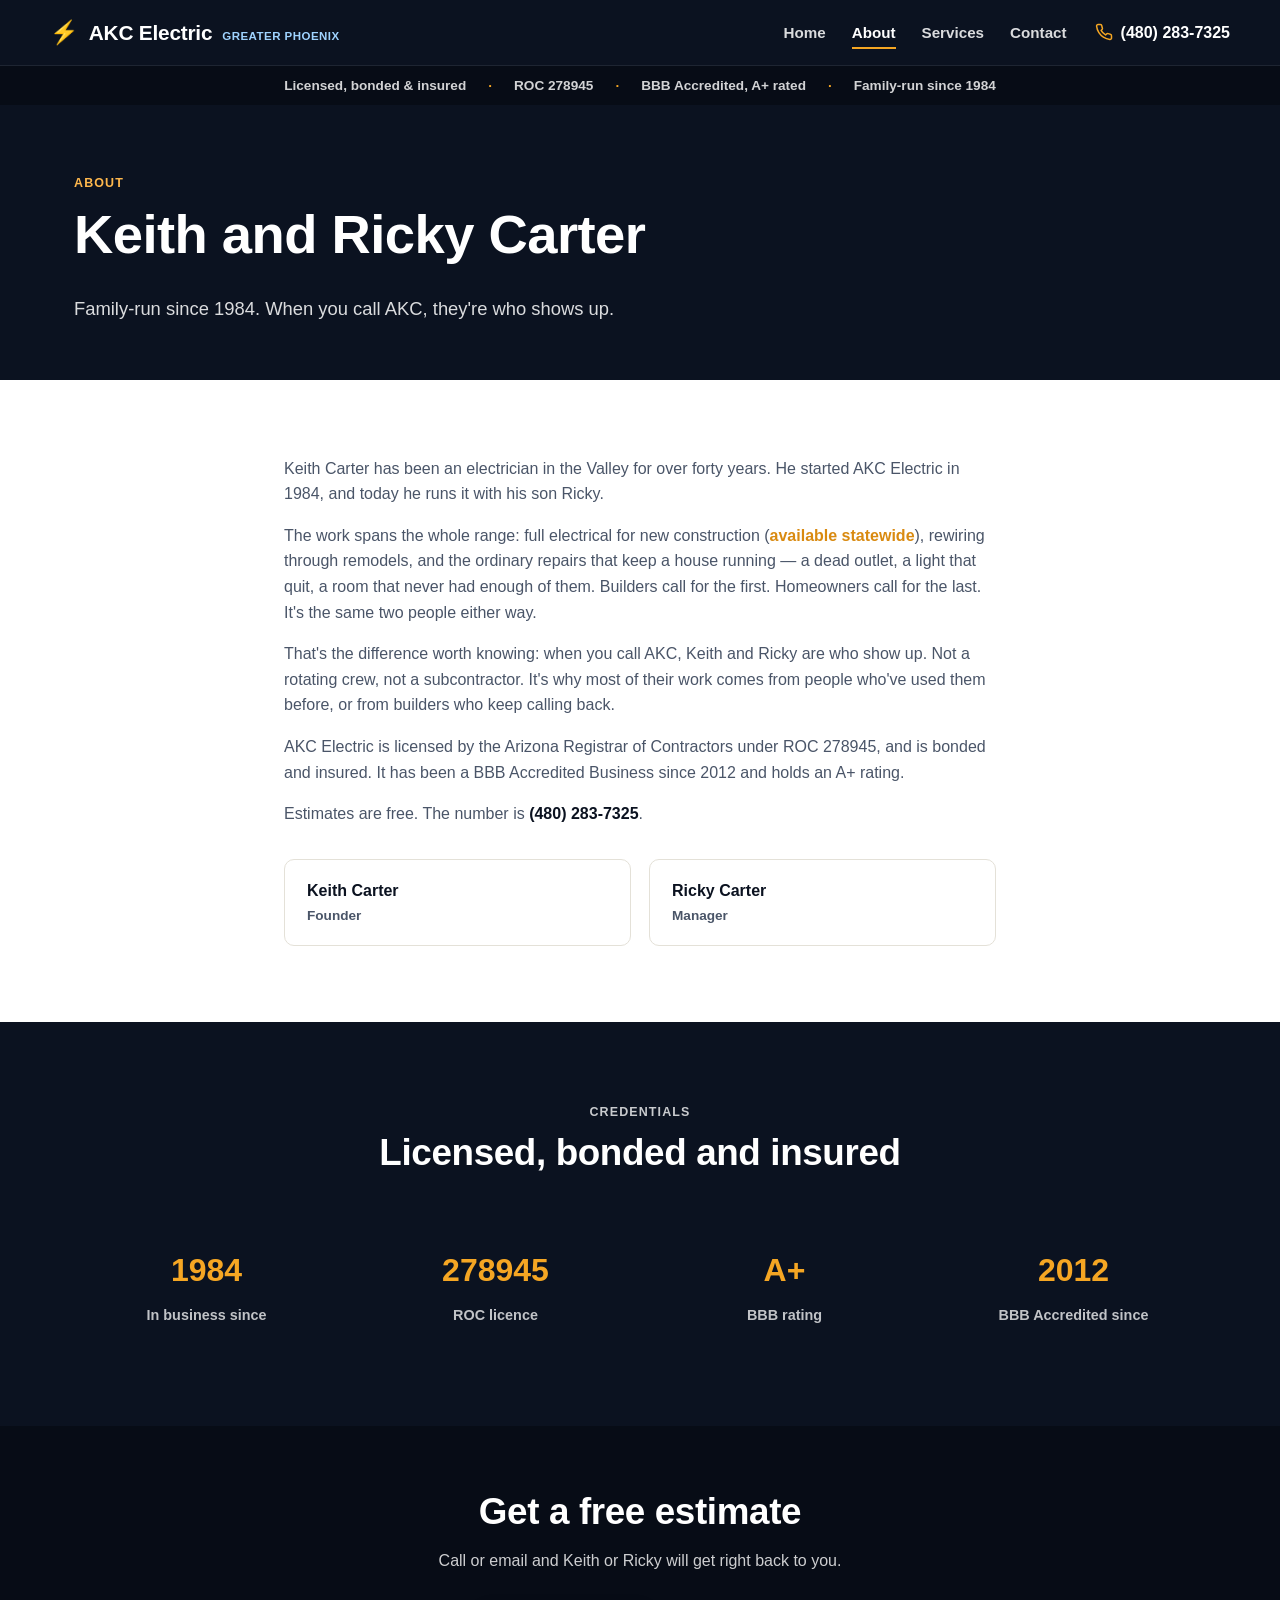
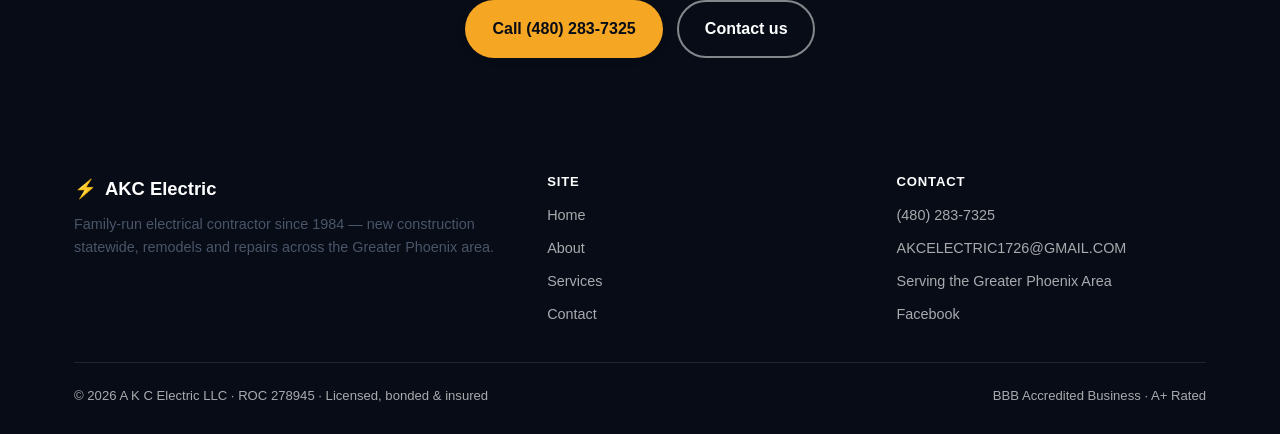
==== commit 464878e7: "Emphasize "available statewide" with the existing amber accent Wraps the three instances in a .state" ====
--- a/about.html
+++ b/about.html
@@ -59,7 +59,7 @@
   <section class="section section-alt">
     <div class="container" style="max-width:760px;">
       <p>Keith Carter has been an electrician in the Valley for over forty years. He started AKC Electric in 1984, and today he runs it with his son Ricky.</p>
-      <p>The work spans the whole range: full electrical for new construction (available statewide), rewiring through remodels, and the ordinary repairs that keep a house running &mdash; a dead outlet, a light that quit, a room that never had enough of them. Builders call for the first. Homeowners call for the last. It's the same two people either way.</p>
+      <p>The work spans the whole range: full electrical for new construction (<span class="statewide">available statewide</span>), rewiring through remodels, and the ordinary repairs that keep a house running &mdash; a dead outlet, a light that quit, a room that never had enough of them. Builders call for the first. Homeowners call for the last. It's the same two people either way.</p>
       <p>That's the difference worth knowing: when you call AKC, Keith and Ricky are who show up. Not a rotating crew, not a subcontractor. It's why most of their work comes from people who've used them before, or from builders who keep calling back.</p>
       <p>AKC Electric is licensed by the Arizona Registrar of Contractors under ROC 278945, and is bonded and insured. It has been a BBB Accredited Business since 2012 and holds an A+ rating.</p>
       <p>Estimates are free. The number is <a href="tel:+14802837325" style="color:var(--navy-900); font-weight:700;">(480) 283-7325</a>.</p>
--- a/assets/css/style.css
+++ b/assets/css/style.css
@@ -353,30 +353,9 @@
 }
 .service-card figcaption .desc { color: var(--ink-soft); font-size: 0.92rem; }
 
-.services-more {
-  margin-top: 40px;
-  background: var(--white);
-  border: 1px solid var(--line);
-  border-radius: var(--radius);
-  padding: 30px 34px;
-}
-.services-more h3 { margin-bottom: 1em; }
-.services-more ul {
-  list-style: none;
-  margin: 0;
-  padding: 0;
-  display: grid;
-  grid-template-columns: repeat(3, 1fr);
-  gap: 14px;
-}
-.services-more li {
-  display: flex;
-  align-items: center;
-  gap: 10px;
-  font-weight: 600;
-  color: var(--navy-900);
-}
-.services-more svg { color: var(--amber-500); flex-shrink: 0; }
+/* Small callout for "available statewide" — same accent color already used for
+   eyebrows and ratings, just bolded, so it stands out without becoming a badge. */
+.statewide { color: var(--amber-600); font-weight: 700; }
 
 /* Trust / credentials band */
 .credentials-grid {
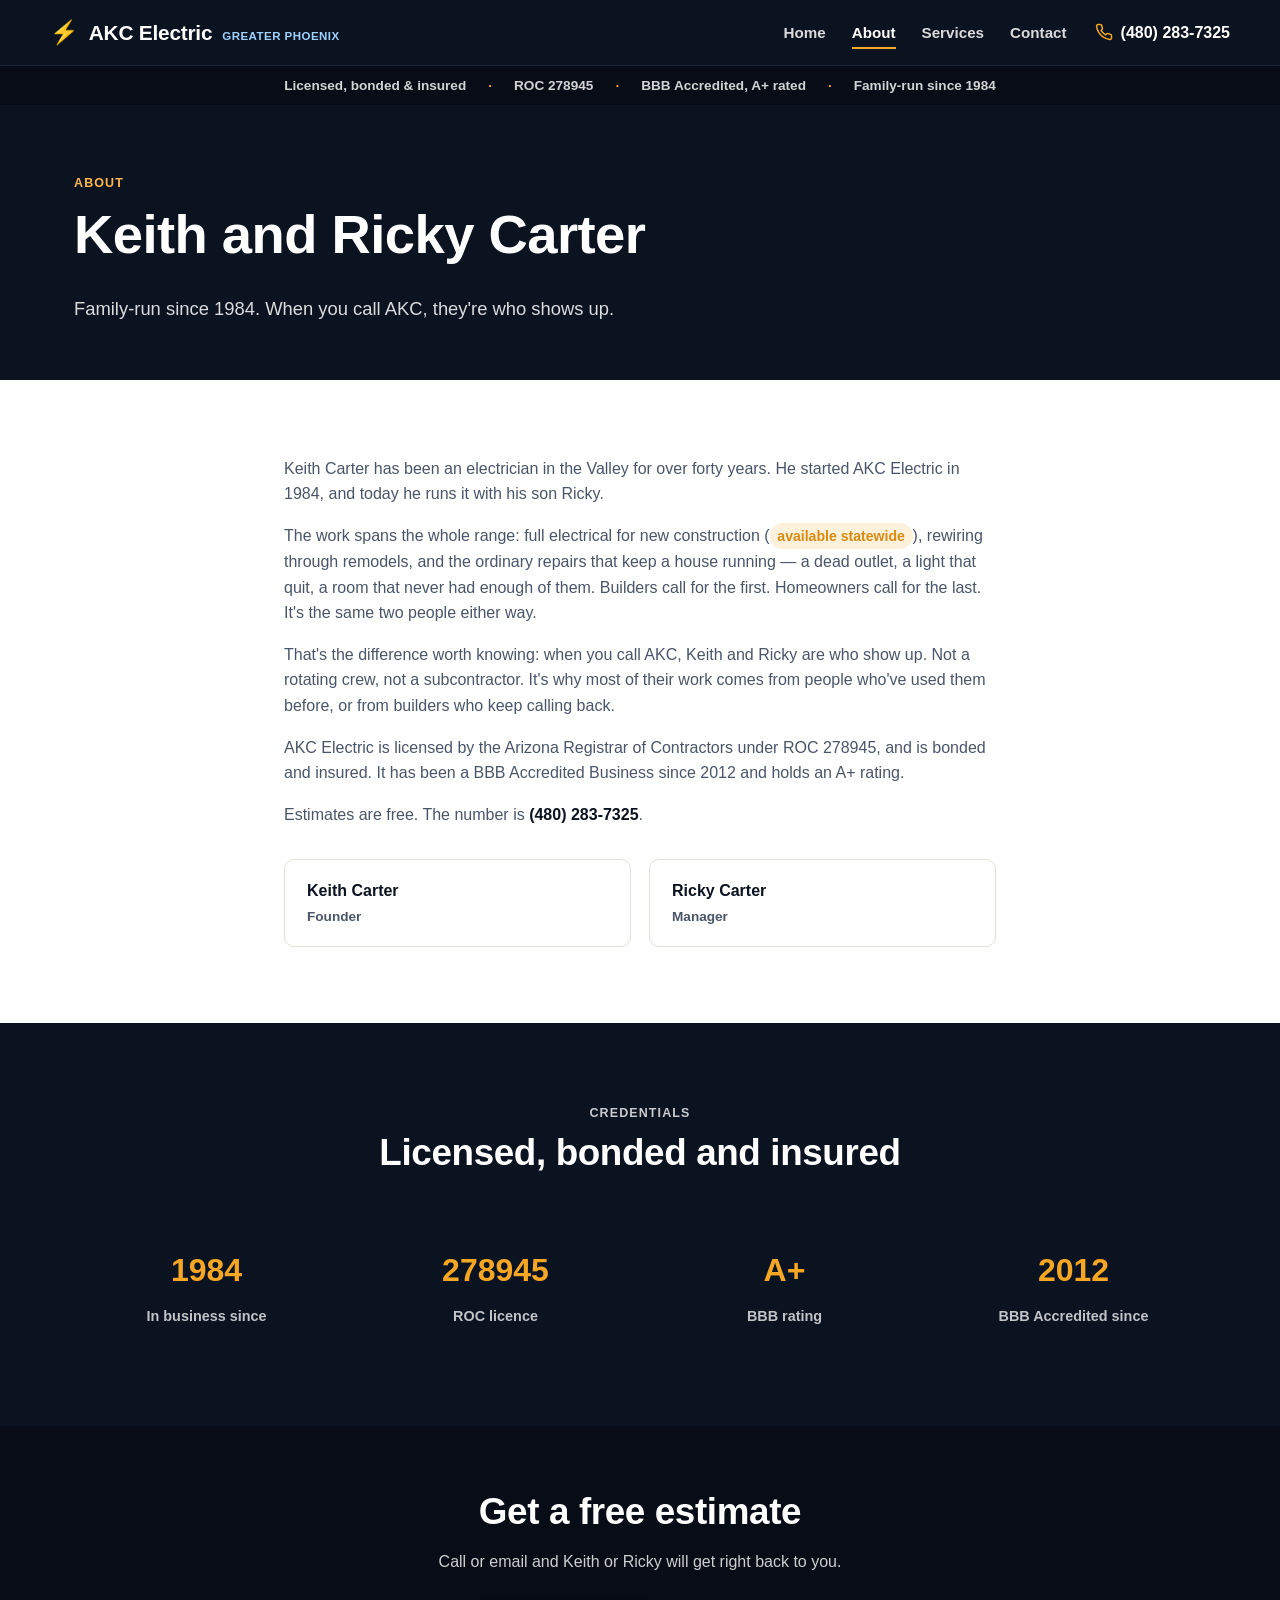
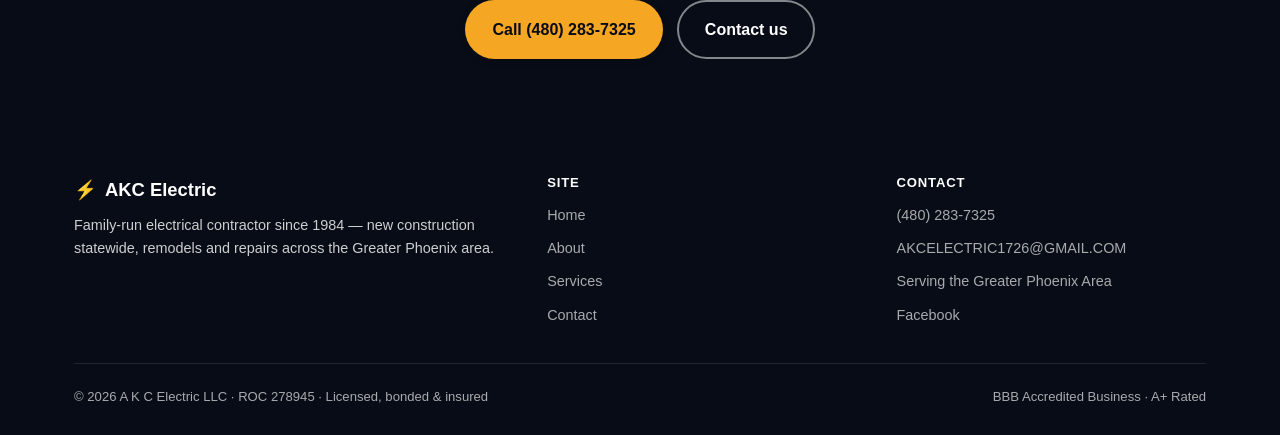
==== commit 0afdbdc7: "Fix footer tagline contrast: dark text was rendering on navy The footer tagline had no explicit colo" ====
--- a/about.html
+++ b/about.html
@@ -104,7 +104,7 @@
     <div class="footer-grid">
       <div class="footer-col">
         <div class="footer-brand"><span class="bolt">&#9889;</span>AKC Electric</div>
-        <p>Family-run electrical contractor since 1984 &mdash; new construction statewide, remodels and repairs across the Greater Phoenix area.</p>
+        <p class="footer-tagline">Family-run electrical contractor since 1984 &mdash; new construction statewide, remodels and repairs across the Greater Phoenix area.</p>
       </div>
       <div class="footer-col">
         <h4>Site</h4>
--- a/assets/css/style.css
+++ b/assets/css/style.css
@@ -353,9 +353,58 @@
 }
 .service-card figcaption .desc { color: var(--ink-soft); font-size: 0.92rem; }
 
-/* Small callout for "available statewide" — same accent color already used for
-   eyebrows and ratings, just bolded, so it stands out without becoming a badge. */
-.statewide { color: var(--amber-600); font-weight: 700; }
+/* Small pill for "available statewide". A plain color+bold treatment didn't read
+   as distinct on this page — amber is already the accent color everywhere
+   (checkmarks, eyebrows, the CTA button), so matching text just blended in. A
+   background + shape stands out regardless of that. */
+.statewide {
+  display: inline-block;
+  background: rgba(245, 166, 35, 0.16);
+  color: var(--amber-600);
+  font-weight: 700;
+  padding: 0.12em 0.55em;
+  border-radius: 999px;
+  font-size: 0.88em;
+  white-space: nowrap;
+}
+
+/* Professional references — text-only cards beneath the service cards. Mirrors
+   .services-grid (3 columns at desktop) so the two blocks line up symmetrically.
+   An amber left-accent bar per card keeps each entry visually distinct. */
+.references-grid {
+  display: grid;
+  grid-template-columns: repeat(3, 1fr);
+  gap: 20px;
+}
+.reference-card {
+  background: var(--white);
+  border: 1px solid var(--line);
+  border-left: 4px solid var(--amber-500);
+  border-radius: var(--radius);
+  padding: 20px 22px;
+  box-shadow: var(--shadow-sm);
+}
+.reference-card .ref-company {
+  display: block;
+  font-weight: 800;
+  color: var(--navy-900);
+  font-size: 1.05rem;
+  margin-bottom: 4px;
+}
+.reference-card .ref-person {
+  display: block;
+  color: var(--ink-soft);
+  font-size: 0.95rem;
+}
+.reference-card .ref-phone {
+  display: inline-block;
+  margin-top: 8px;
+  font-weight: 700;
+  font-size: 0.98rem;
+  color: var(--amber-600);
+  border-bottom: 1px solid transparent;
+}
+.reference-card .ref-phone:hover { border-bottom-color: currentColor; }
 
 /* Trust / credentials band */
 .credentials-grid {
@@ -491,6 +540,11 @@
 }
 .footer-brand { color: var(--white); font-weight: 800; font-size: 1.15rem; margin-bottom: 10px; display: flex; align-items: baseline; gap: 8px; }
 .footer-brand .bolt { color: var(--amber-500); }
+/* Without this, the global `p { color: var(--ink-soft) }` rule (dark slate)
+   wins over .site-footer's inherited white, since an explicit rule on the
+   element itself beats an inherited value regardless of the ancestor's
+   specificity — leaves dark-grey-on-navy text otherwise. */
+.footer-tagline { color: rgba(255, 255, 255, 0.8); }
 .footer-col h4 {
   color: var(--white);
   font-size: 0.82rem;
@@ -553,7 +607,7 @@
 
   .intro-grid { grid-template-columns: 1fr; gap: 32px; }
   .services-grid { grid-template-columns: 1fr; }
-  .services-more ul { grid-template-columns: 1fr; }
+  .references-grid { grid-template-columns: repeat(2, 1fr); }
   .credentials-grid { grid-template-columns: repeat(2, 1fr); }
   .reviews-grid { grid-template-columns: 1fr; }
   .contact-grid { grid-template-columns: 1fr; }
@@ -563,5 +617,6 @@
 
 @media (max-width: 480px) {
   .credentials-grid { grid-template-columns: 1fr 1fr; }
+  .references-grid { grid-template-columns: 1fr; }
   .section { padding: 56px 0; }
 }
